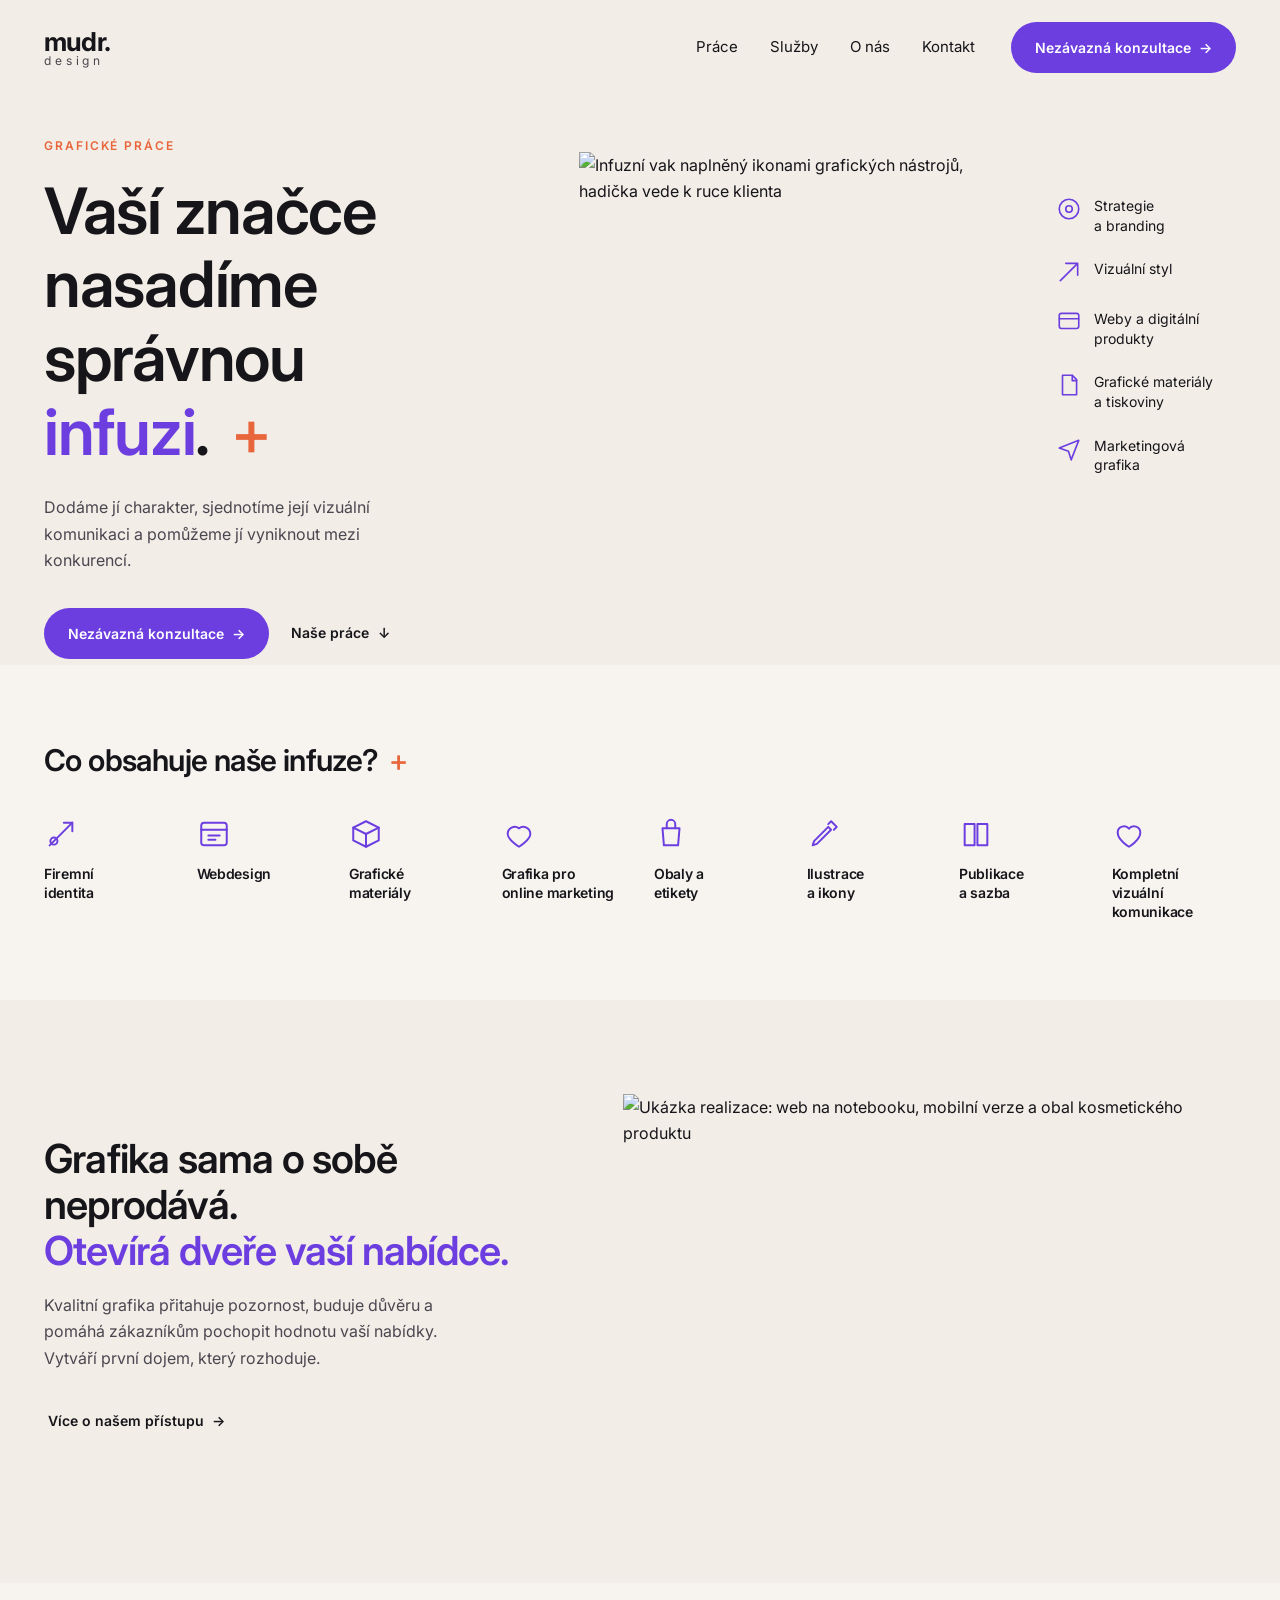
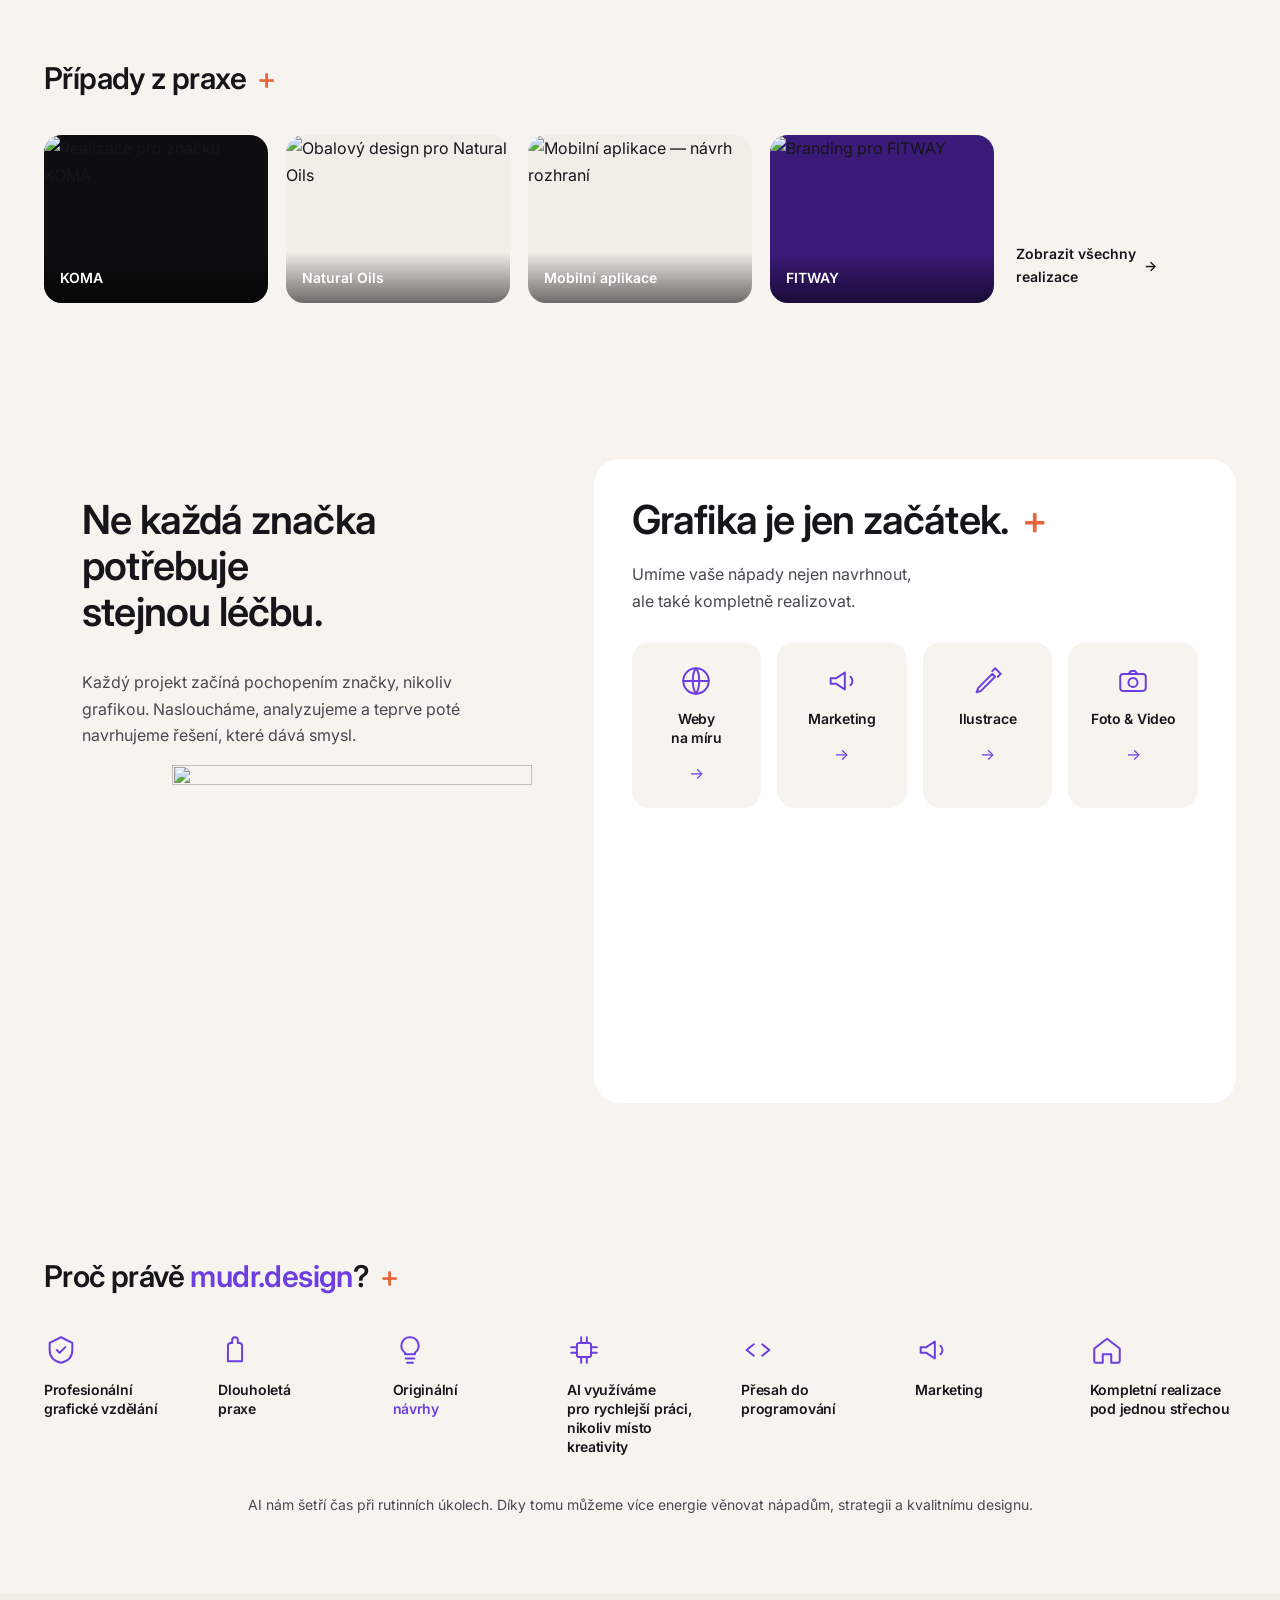
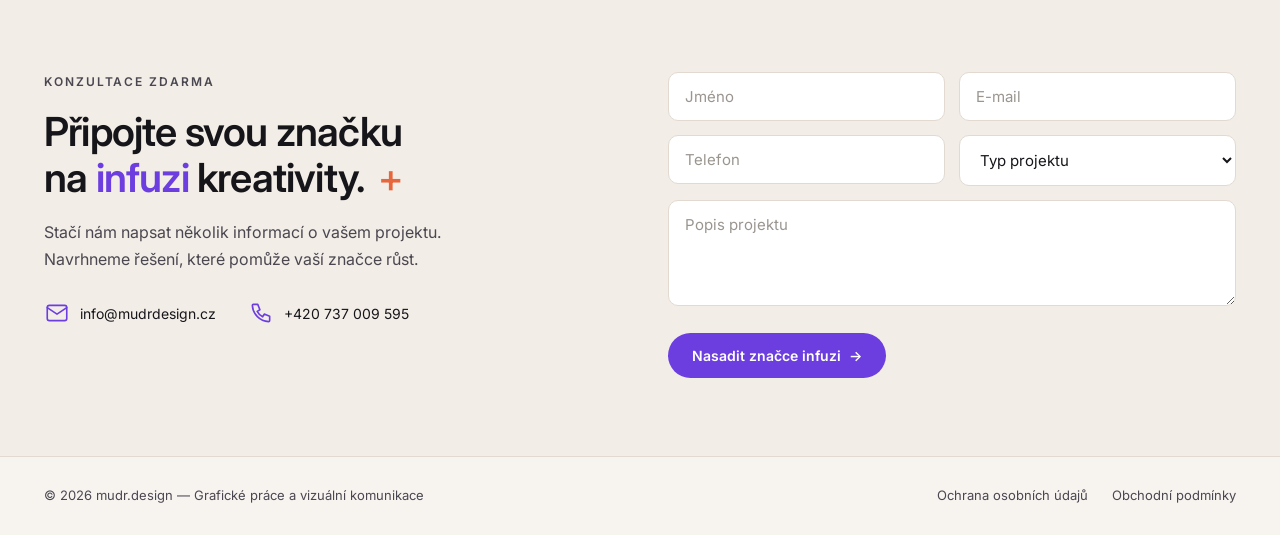
==== index.html @ dc9668e8 "Základ landing page: HTML struktura, styly, mobilní menu Co-Authored-By: Claude Opus 5 (1M context) " ====
<!DOCTYPE html>
<html lang="cs">
<head>
<meta charset="utf-8">
<meta name="viewport" content="width=device-width, initial-scale=1">
<title>mudr.design — Vaší značce nasadíme správnou infuzi</title>
<meta name="description" content="Grafické práce, branding, weby a marketingová grafika. Dodáme vaší značce charakter, sjednotíme vizuální komunikaci a pomůžeme jí vyniknout mezi konkurencí.">
<link rel="preconnect" href="https://fonts.googleapis.com">
<link rel="preconnect" href="https://fonts.gstatic.com" crossorigin>
<link href="https://fonts.googleapis.com/css2?family=Inter:wght@400;500;600;700&display=swap" rel="stylesheet">
<link rel="stylesheet" href="css/style.css">
</head>
<body>

<!-- ============ HLAVIČKA ============ -->
<header class="site-header">
  <div class="container header__inner">
    <a class="logo" href="/">
      <span class="logo__main">mudr.</span>
      <span class="logo__sub">design</span>
    </a>

    <button class="nav-toggle" aria-expanded="false" aria-controls="main-nav" aria-label="Otevřít menu">
      <span></span><span></span><span></span>
    </button>

    <nav class="nav" id="main-nav">
      <ul class="nav__list">
        <li><a href="#prace">Práce</a></li>
        <li><a href="#sluzby">Služby</a></li>
        <li><a href="#o-nas">O nás</a></li>
        <li><a href="#kontakt">Kontakt</a></li>
      </ul>
      <a class="btn btn--primary nav__cta" href="#kontakt">Nezávazná konzultace <span class="arrow">→</span></a>
    </nav>
  </div>
</header>

<main>

  <!-- ============ HERO ============ -->
  <section class="hero">
    <div class="container hero__inner">

      <div class="hero__text">
        <p class="eyebrow">Grafické práce</p>
        <h1 class="hero__title">
          Vaší značce<br>
          nasadíme správnou<br>
          <span class="accent">infuzi</span>.<span class="plus">+</span>
        </h1>
        <p class="hero__lead">
          Dodáme jí charakter, sjednotíme její vizuální komunikaci
          a pomůžeme jí vyniknout mezi konkurencí.
        </p>
        <div class="hero__actions">
          <a class="btn btn--primary" href="#kontakt">Nezávazná konzultace <span class="arrow">→</span></a>
          <a class="btn btn--link" href="#prace">Naše práce <span class="arrow">↓</span></a>
        </div>
      </div>

      <figure class="hero__media">
        <!-- TODO: nahradit finální fotografií (infuzní vak + ruka) -->
        <img src="assets/hero-infuze.png" alt="Infuzní vak naplněný ikonami grafických nástrojů, hadička vede k ruce klienta" width="720" height="900">
      </figure>

      <ul class="hero__services">
        <li>
          <span class="ico" aria-hidden="true">
            <svg viewBox="0 0 24 24" fill="none" stroke="currentColor" stroke-width="1.5"><circle cx="12" cy="12" r="9"/><circle cx="12" cy="12" r="3"/></svg>
          </span>
          <span>Strategie<br>a branding</span>
        </li>
        <li>
          <span class="ico" aria-hidden="true">
            <svg viewBox="0 0 24 24" fill="none" stroke="currentColor" stroke-width="1.5"><path d="M4 20 20 4M9 4h11v11"/></svg>
          </span>
          <span>Vizuální styl</span>
        </li>
        <li>
          <span class="ico" aria-hidden="true">
            <svg viewBox="0 0 24 24" fill="none" stroke="currentColor" stroke-width="1.5"><rect x="3" y="4" width="18" height="14" rx="2"/><path d="M3 9h18"/></svg>
          </span>
          <span>Weby a digitální<br>produkty</span>
        </li>
        <li>
          <span class="ico" aria-hidden="true">
            <svg viewBox="0 0 24 24" fill="none" stroke="currentColor" stroke-width="1.5"><path d="M6 3h9l4 4v14H6z"/><path d="M15 3v5h4"/></svg>
          </span>
          <span>Grafické materiály<br>a tiskoviny</span>
        </li>
        <li>
          <span class="ico" aria-hidden="true">
            <svg viewBox="0 0 24 24" fill="none" stroke="currentColor" stroke-width="1.5"><path d="M3 11l18-7-7 18-2.5-8z"/></svg>
          </span>
          <span>Marketingová<br>grafika</span>
        </li>
      </ul>

    </div>
  </section>

  <!-- ============ CO OBSAHUJE INFUZE ============ -->
  <section class="section section--light" id="sluzby">
    <div class="container">
      <h2 class="section__title">Co obsahuje naše infuze?<span class="plus">+</span></h2>

      <ul class="capabilities">
        <li>
          <span class="ico ico--lg" aria-hidden="true">
            <svg viewBox="0 0 24 24" fill="none" stroke="currentColor" stroke-width="1.4"><path d="M4 20 20 4"/><path d="M14 4h6v6"/><circle cx="7" cy="17" r="2.5"/></svg>
          </span>
          <h3>Firemní<br>identita</h3>
        </li>
        <li>
          <span class="ico ico--lg" aria-hidden="true">
            <svg viewBox="0 0 24 24" fill="none" stroke="currentColor" stroke-width="1.4"><rect x="3" y="4" width="18" height="16" rx="2"/><path d="M3 9h18M8 13h8M8 16h5"/></svg>
          </span>
          <h3>Webdesign</h3>
        </li>
        <li>
          <span class="ico ico--lg" aria-hidden="true">
            <svg viewBox="0 0 24 24" fill="none" stroke="currentColor" stroke-width="1.4"><path d="M12 3 3 7.5v9L12 21l9-4.5v-9z"/><path d="M3 7.5 12 12l9-4.5M12 12v9"/></svg>
          </span>
          <h3>Grafické<br>materiály</h3>
        </li>
        <li>
          <span class="ico ico--lg" aria-hidden="true">
            <svg viewBox="0 0 24 24" fill="none" stroke="currentColor" stroke-width="1.4"><path d="M20 12c0 4-8 9-8 9s-8-5-8-9a5 5 0 0 1 8-4 5 5 0 0 1 8 4z"/></svg>
          </span>
          <h3>Grafika pro<br>online marketing</h3>
        </li>
        <li>
          <span class="ico ico--lg" aria-hidden="true">
            <svg viewBox="0 0 24 24" fill="none" stroke="currentColor" stroke-width="1.4"><path d="M6 8h12l-1 12H7z"/><path d="M9 8V5a3 3 0 0 1 6 0v3"/></svg>
          </span>
          <h3>Obaly a<br>etikety</h3>
        </li>
        <li>
          <span class="ico ico--lg" aria-hidden="true">
            <svg viewBox="0 0 24 24" fill="none" stroke="currentColor" stroke-width="1.4"><path d="M4 20l3-1 10-10-2-2L5 17z"/><path d="M15 5l2-2 4 4-2 2"/></svg>
          </span>
          <h3>Ilustrace<br>a ikony</h3>
        </li>
        <li>
          <span class="ico ico--lg" aria-hidden="true">
            <svg viewBox="0 0 24 24" fill="none" stroke="currentColor" stroke-width="1.4"><path d="M4 5h7v15H4zM13 5h7v15h-7z"/></svg>
          </span>
          <h3>Publikace<br>a sazba</h3>
        </li>
        <li>
          <span class="ico ico--lg" aria-hidden="true">
            <svg viewBox="0 0 24 24" fill="none" stroke="currentColor" stroke-width="1.4"><path d="M12 21s-8-4.6-8-10a4.5 4.5 0 0 1 8-2.8A4.5 4.5 0 0 1 20 11c0 5.4-8 10-8 10z"/></svg>
          </span>
          <h3>Kompletní<br>vizuální komunikace</h3>
        </li>
      </ul>
    </div>
  </section>

  <!-- ============ GRAFIKA NEPRODÁVÁ ============ -->
  <section class="section section--split" id="o-nas">
    <div class="container split">
      <div class="split__text">
        <h2 class="h2">
          Grafika sama o sobě<br>neprodává.<br>
          <span class="accent">Otevírá dveře vaší nabídce.</span>
        </h2>
        <p>
          Kvalitní grafika přitahuje pozornost, buduje důvěru
          a pomáhá zákazníkům pochopit hodnotu vaší nabídky.
          Vytváří první dojem, který rozhoduje.
        </p>
        <a class="btn btn--link" href="#kontakt">Více o našem přístupu <span class="arrow">→</span></a>
      </div>

      <figure class="split__media">
        <!-- TODO: nahradit mockupem (notebook, mobil, obal produktu) -->
        <img src="assets/ukazka-mockup.png" alt="Ukázka realizace: web na notebooku, mobilní verze a obal kosmetického produktu" width="900" height="620">
      </figure>
    </div>
  </section>

  <!-- ============ PŘÍPADY Z PRAXE ============ -->
  <section class="section section--light" id="prace">
    <div class="container">
      <h2 class="section__title">Případy z praxe<span class="plus">+</span></h2>

      <div class="cases">
        <a class="case case--dark" href="#">
          <img src="assets/case-koma.jpg" alt="Realizace pro značku KOMA" width="600" height="450">
          <span class="case__label">KOMA</span>
        </a>
        <a class="case" href="#">
          <img src="assets/case-natural-oils.jpg" alt="Obalový design pro Natural Oils" width="600" height="450">
          <span class="case__label">Natural Oils</span>
        </a>
        <a class="case" href="#">
          <img src="assets/case-app.jpg" alt="Mobilní aplikace — návrh rozhraní" width="600" height="450">
          <span class="case__label">Mobilní aplikace</span>
        </a>
        <a class="case case--purple" href="#">
          <img src="assets/case-fitway.jpg" alt="Branding pro FITWAY" width="600" height="450">
          <span class="case__label">FITWAY</span>
        </a>

        <div class="cases__more">
          <a class="btn btn--link" href="#">Zobrazit všechny<br>realizace <span class="arrow">→</span></a>
        </div>
      </div>
    </div>
  </section>

  <!-- ============ LÉČBA + GRAFIKA JE ZAČÁTEK ============ -->
  <section class="section section--duo">
    <div class="container duo">

      <div class="card card--plain">
        <h2 class="h2">Ne každá značka potřebuje<br>stejnou léčbu.</h2>
        <p>
          Každý projekt začíná pochopením značky,
          nikoliv grafikou. Nasloucháme, analyzujeme
          a teprve poté navrhujeme řešení, které
          dává smysl.
        </p>
        <figure class="card__media">
          <!-- TODO: nahradit 3D objektem (bílý kříž) -->
          <img src="assets/objekt-kriz.png" alt="" width="360" height="300">
        </figure>
      </div>

      <div class="card card--box">
        <h2 class="h2">Grafika je jen začátek.<span class="plus">+</span></h2>
        <p>
          Umíme vaše nápady nejen navrhnout,<br>
          ale také kompletně realizovat.
        </p>

        <ul class="tiles">
          <li>
            <span class="ico ico--lg" aria-hidden="true">
              <svg viewBox="0 0 24 24" fill="none" stroke="currentColor" stroke-width="1.4"><circle cx="12" cy="12" r="9"/><path d="M3 12h18M12 3c3 3.5 3 14 0 18-3-4-3-14.5 0-18z"/></svg>
            </span>
            <h3>Weby<br>na míru</h3>
            <span class="arrow">→</span>
          </li>
          <li>
            <span class="ico ico--lg" aria-hidden="true">
              <svg viewBox="0 0 24 24" fill="none" stroke="currentColor" stroke-width="1.4"><path d="M4 10v4h4l6 4V6l-6 4z"/><path d="M18 9a4 4 0 0 1 0 6"/></svg>
            </span>
            <h3>Marketing</h3>
            <span class="arrow">→</span>
          </li>
          <li>
            <span class="ico ico--lg" aria-hidden="true">
              <svg viewBox="0 0 24 24" fill="none" stroke="currentColor" stroke-width="1.4"><path d="M4 20l3-1 10-10-2-2L5 17z"/><path d="M15 5l2-2 4 4-2 2"/></svg>
            </span>
            <h3>Ilustrace</h3>
            <span class="arrow">→</span>
          </li>
          <li>
            <span class="ico ico--lg" aria-hidden="true">
              <svg viewBox="0 0 24 24" fill="none" stroke="currentColor" stroke-width="1.4"><rect x="3" y="7" width="18" height="12" rx="2"/><circle cx="12" cy="13" r="3.2"/><path d="M9 7l1.5-2h3L15 7"/></svg>
            </span>
            <h3>Foto &amp; Video</h3>
            <span class="arrow">→</span>
          </li>
        </ul>
      </div>

    </div>
  </section>

  <!-- ============ PROČ MUDR.DESIGN ============ -->
  <section class="section section--light">
    <div class="container">
      <h2 class="section__title">Proč právě <span class="accent">mudr.design</span>?<span class="plus">+</span></h2>

      <ul class="capabilities capabilities--7">
        <li>
          <span class="ico ico--lg" aria-hidden="true">
            <svg viewBox="0 0 24 24" fill="none" stroke="currentColor" stroke-width="1.4"><path d="M12 3l8 4v5c0 5-3.5 8-8 9-4.5-1-8-4-8-9V7z"/><path d="M9 12l2 2 4-4"/></svg>
          </span>
          <h3>Profesionální<br>grafické vzdělání</h3>
        </li>
        <li>
          <span class="ico ico--lg" aria-hidden="true">
            <svg viewBox="0 0 24 24" fill="none" stroke="currentColor" stroke-width="1.4"><path d="M7 20V9a2 2 0 0 1 2-2h1V5a2 2 0 1 1 4 0v2h1a2 2 0 0 1 2 2v11z"/></svg>
          </span>
          <h3>Dlouholetá<br>praxe</h3>
        </li>
        <li>
          <span class="ico ico--lg" aria-hidden="true">
            <svg viewBox="0 0 24 24" fill="none" stroke="currentColor" stroke-width="1.4"><path d="M9 18h6M10 21h4"/><path d="M12 3a6 6 0 0 0-3.5 10.9V15h7v-1.1A6 6 0 0 0 12 3z"/></svg>
          </span>
          <h3>Originální<br><span class="accent">návrhy</span></h3>
        </li>
        <li>
          <span class="ico ico--lg" aria-hidden="true">
            <svg viewBox="0 0 24 24" fill="none" stroke="currentColor" stroke-width="1.4"><rect x="7" y="7" width="10" height="10" rx="1.5"/><path d="M10 3v4M14 3v4M10 17v4M14 17v4M3 10h4M3 14h4M17 10h4M17 14h4"/></svg>
          </span>
          <h3>AI využíváme<br>pro rychlejší práci,<br>nikoliv místo kreativity</h3>
        </li>
        <li>
          <span class="ico ico--lg" aria-hidden="true">
            <svg viewBox="0 0 24 24" fill="none" stroke="currentColor" stroke-width="1.4"><path d="M9 8l-5 4 5 4M15 8l5 4-5 4"/></svg>
          </span>
          <h3>Přesah do<br>programování</h3>
        </li>
        <li>
          <span class="ico ico--lg" aria-hidden="true">
            <svg viewBox="0 0 24 24" fill="none" stroke="currentColor" stroke-width="1.4"><path d="M4 10v4h4l6 4V6l-6 4z"/><path d="M18 9a4 4 0 0 1 0 6"/></svg>
          </span>
          <h3>Marketing</h3>
        </li>
        <li>
          <span class="ico ico--lg" aria-hidden="true">
            <svg viewBox="0 0 24 24" fill="none" stroke="currentColor" stroke-width="1.4"><path d="M3 11l9-7 9 7v9a1 1 0 0 1-1 1h-5v-6H9v6H4a1 1 0 0 1-1-1z"/></svg>
          </span>
          <h3>Kompletní realizace<br>pod jednou střechou</h3>
        </li>
      </ul>

      <p class="note">
        AI nám šetří čas při rutinních úkolech. Díky tomu můžeme více energie věnovat nápadům, strategii a kvalitnímu designu.
      </p>
    </div>
  </section>

  <!-- ============ KONTAKT ============ -->
  <section class="section section--contact" id="kontakt">
    <div class="container contact">

      <div class="contact__text">
        <p class="eyebrow">Konzultace zdarma</p>
        <h2 class="h2">
          Připojte svou značku<br>
          na <span class="accent">infuzi</span> kreativity.<span class="plus">+</span>
        </h2>
        <p>
          Stačí nám napsat několik informací o vašem projektu.
          Navrhneme řešení, které pomůže vaší značce růst.
        </p>

        <ul class="contact__links">
          <li>
            <span class="ico" aria-hidden="true">
              <svg viewBox="0 0 24 24" fill="none" stroke="currentColor" stroke-width="1.5"><rect x="3" y="5" width="18" height="14" rx="2"/><path d="m3 7 9 6 9-6"/></svg>
            </span>
            <a href="mailto:info@mudrdesign.cz">info@mudrdesign.cz</a>
          </li>
          <li>
            <span class="ico" aria-hidden="true">
              <svg viewBox="0 0 24 24" fill="none" stroke="currentColor" stroke-width="1.5"><path d="M5 4h4l2 5-2.5 1.5a11 11 0 0 0 5 5L15 13l5 2v4a1 1 0 0 1-1 1A16 16 0 0 1 4 5a1 1 0 0 1 1-1z"/></svg>
            </span>
            <a href="tel:+420737009595">+420 737 009 595</a>
          </li>
        </ul>
      </div>

      <form class="contact__form" method="post" action="#">
        <div class="field-row">
          <label class="field">
            <span class="sr-only">Jméno</span>
            <input type="text" name="jmeno" placeholder="Jméno" required>
          </label>
          <label class="field">
            <span class="sr-only">E-mail</span>
            <input type="email" name="email" placeholder="E-mail" required>
          </label>
        </div>

        <div class="field-row">
          <label class="field">
            <span class="sr-only">Telefon</span>
            <input type="tel" name="telefon" placeholder="Telefon">
          </label>
          <label class="field">
            <span class="sr-only">Typ projektu</span>
            <select name="typ-projektu">
              <option value="" selected disabled>Typ projektu</option>
              <option>Firemní identita</option>
              <option>Webdesign</option>
              <option>Obaly a etikety</option>
              <option>Marketingová grafika</option>
              <option>Něco jiného</option>
            </select>
          </label>
        </div>

        <label class="field">
          <span class="sr-only">Popis projektu</span>
          <textarea name="popis" rows="4" placeholder="Popis projektu"></textarea>
        </label>

        <button class="btn btn--primary" type="submit">Nasadit značce infuzi <span class="arrow">→</span></button>
      </form>

    </div>
  </section>

</main>

<!-- ============ PATIČKA ============ -->
<footer class="site-footer">
  <div class="container footer__inner">
    <p>&copy; <span id="year">2026</span> mudr.design — Grafické práce a vizuální komunikace</p>
    <ul class="footer__links">
      <li><a href="#">Ochrana osobních údajů</a></li>
      <li><a href="#">Obchodní podmínky</a></li>
    </ul>
  </div>
</footer>

<script src="js/main.js"></script>
</body>
</html>
---- css/style.css ----
/* =========================================================
   mudr.design — landing page
   ========================================================= */

:root{
  /* barvy */
  --c-bg:          #F2EDE7;
  --c-bg-light:    #F7F4F0;
  --c-bg-white:    #FFFFFF;
  --c-ink:         #16151A;
  --c-ink-soft:    #4A4750;
  --c-purple:      #6C3EE0;
  --c-purple-dark: #3B1B7A;
  --c-accent:      #E8663C;
  --c-line:        #E2DAD1;

  /* typografie */
  --font: "Inter", system-ui, -apple-system, "Segoe UI", Roboto, sans-serif;

  /* rozměry */
  --container: 1240px;
  --radius:    18px;
  --radius-lg: 26px;
}

*,*::before,*::after{ box-sizing:border-box; }

html{ scroll-behavior:smooth; }

body{
  margin:0;
  font-family:var(--font);
  font-size:16px;
  line-height:1.65;
  color:var(--c-ink);
  background:var(--c-bg);
  -webkit-font-smoothing:antialiased;
}

img{ max-width:100%; height:auto; display:block; }
a{ color:inherit; }

.container{
  width:100%;
  max-width:var(--container);
  margin-inline:auto;
  padding-inline:24px;
}

.sr-only{
  position:absolute; width:1px; height:1px;
  padding:0; margin:-1px; overflow:hidden;
  clip:rect(0 0 0 0); white-space:nowrap; border:0;
}

/* ---------- typografie ---------- */

h1,h2,h3{ margin:0; font-weight:600; letter-spacing:-.02em; line-height:1.15; }

.h2{
  font-size:clamp(28px,3.4vw,40px);
  margin:0 0 18px;
}

.section__title{
  font-size:clamp(24px,2.6vw,30px);
  margin:0 0 40px;
}

.eyebrow{
  margin:0 0 18px;
  font-size:12px;
  font-weight:600;
  letter-spacing:.16em;
  text-transform:uppercase;
  color:var(--c-accent);
}

.accent{ color:var(--c-purple); }

.plus{
  color:var(--c-accent);
  font-weight:500;
  margin-left:.35em;
}

.arrow{ display:inline-block; }

.note{
  margin:36px 0 0;
  text-align:center;
  font-size:14px;
  color:var(--c-ink-soft);
}

/* ---------- tlačítka ---------- */

.btn{
  display:inline-flex;
  align-items:center;
  gap:.6em;
  font-size:14px;
  font-weight:600;
  text-decoration:none;
  border:0;
  cursor:pointer;
  font-family:inherit;
}

.btn--primary{
  background:var(--c-purple);
  color:#fff;
  padding:14px 24px;
  border-radius:999px;
  transition:background .2s ease, transform .2s ease;
}
.btn--primary:hover{ background:#5A2FC9; transform:translateY(-1px); }

.btn--link{
  color:var(--c-ink);
  padding:14px 4px;
  border-bottom:1px solid transparent;
  transition:border-color .2s ease;
}
.btn--link:hover{ border-bottom-color:var(--c-ink); }

/* ---------- ikony ---------- */

.ico{
  display:inline-flex;
  align-items:center;
  justify-content:center;
  width:26px; height:26px;
  color:var(--c-purple);
  flex:0 0 auto;
}
.ico svg{ width:100%; height:100%; stroke-linecap:round; stroke-linejoin:round; }
.ico--lg{ width:34px; height:34px; }

/* =========================================================
   HLAVIČKA
   ========================================================= */

.site-header{
  position:sticky; top:0; z-index:50;
  background:var(--c-bg);
  border-bottom:1px solid transparent;
}

.header__inner{
  display:flex;
  align-items:center;
  justify-content:space-between;
  gap:24px;
  padding-block:22px;
}

.logo{ text-decoration:none; line-height:1; }
.logo__main{
  display:block;
  font-size:26px; font-weight:700; letter-spacing:-.03em;
}
.logo__sub{
  display:block;
  font-size:12px; letter-spacing:.32em; text-transform:lowercase;
  color:var(--c-ink-soft);
}

.nav{ display:flex; align-items:center; gap:36px; }

.nav__list{
  display:flex; gap:32px;
  margin:0; padding:0; list-style:none;
  font-size:15px;
}
.nav__list a{
  text-decoration:none;
  padding-bottom:2px;
  border-bottom:1px solid transparent;
  transition:border-color .2s ease;
}
.nav__list a:hover{ border-bottom-color:var(--c-ink); }

.nav-toggle{
  display:none;
  flex-direction:column; gap:5px;
  background:none; border:0; cursor:pointer; padding:8px;
}
.nav-toggle span{ width:22px; height:2px; background:var(--c-ink); }

/* =========================================================
   HERO
   ========================================================= */

.hero{ padding-block:40px 0; overflow:hidden; }

.hero__inner{
  display:grid;
  grid-template-columns:minmax(0,1fr) minmax(0,1.05fr) auto;
  gap:40px;
  align-items:start;
}

.hero__title{
  font-size:clamp(38px,5.2vw,64px);
  margin:0 0 26px;
}

.hero__lead{
  max-width:34ch;
  margin:0 0 34px;
  color:var(--c-ink-soft);
}

.hero__actions{ display:flex; align-items:center; gap:18px; flex-wrap:wrap; }

.hero__media img{ width:100%; }

.hero__services{
  list-style:none; margin:60px 0 0; padding:0;
  display:flex; flex-direction:column; gap:24px;
  font-size:14px; line-height:1.4;
  min-width:180px;
}
.hero__services li{ display:flex; align-items:flex-start; gap:12px; }

/* =========================================================
   SEKCE
   ========================================================= */

.section{ padding-block:78px; }
.section--light{ background:var(--c-bg-light); }
.section--split{ background:var(--c-bg); }
.section--duo{ background:var(--c-bg-light); }
.section--contact{ background:var(--c-bg); }

/* ---------- co obsahuje infuze / proč mudr.design ---------- */

.capabilities{
  list-style:none; margin:0; padding:0;
  display:grid;
  grid-template-columns:repeat(8,minmax(0,1fr));
  gap:28px;
}
.capabilities--7{ grid-template-columns:repeat(7,minmax(0,1fr)); }

.capabilities li{ display:flex; flex-direction:column; gap:14px; }
.capabilities h3{
  font-size:14px; font-weight:600; line-height:1.35;
}

/* ---------- split ---------- */

.split{
  display:grid;
  grid-template-columns:minmax(0,.85fr) minmax(0,1.15fr);
  gap:56px;
  align-items:center;
}
.split__text p{ max-width:42ch; color:var(--c-ink-soft); margin:0 0 24px; }

/* ---------- případy z praxe ---------- */

.cases{
  display:grid;
  grid-template-columns:repeat(5,minmax(0,1fr));
  gap:18px;
  align-items:stretch;
}

.case{
  position:relative;
  display:block;
  border-radius:var(--radius);
  overflow:hidden;
  aspect-ratio:4/3;
  background:var(--c-bg);
  text-decoration:none;
}
.case img{ width:100%; height:100%; object-fit:cover; }

.case__label{
  position:absolute; inset:auto 0 0 0;
  padding:14px 16px;
  font-size:14px; font-weight:600;
  color:#fff;
  background:linear-gradient(180deg,transparent,rgba(0,0,0,.55));
}
.case--dark{ background:#0E0E10; }
.case--purple{ background:var(--c-purple-dark); }

.cases__more{ display:flex; align-items:flex-end; }

/* ---------- duo (léčba + grafika je začátek) ---------- */

.duo{
  display:grid;
  grid-template-columns:minmax(0,.9fr) minmax(0,1.1fr);
  gap:24px;
  align-items:stretch;
}

.card{ padding:38px; border-radius:var(--radius-lg); }
.card p{ color:var(--c-ink-soft); max-width:40ch; }

.card--plain{
  background:transparent;
  display:flex; flex-direction:column;
}
.card__media{ margin:auto 0 0; align-self:flex-end; }

.card--box{ background:var(--c-bg-white); }

.tiles{
  list-style:none; margin:28px 0 0; padding:0;
  display:grid; grid-template-columns:repeat(4,minmax(0,1fr)); gap:16px;
}
.tiles li{
  background:var(--c-bg-light);
  border-radius:var(--radius);
  padding:22px 18px;
  display:flex; flex-direction:column; align-items:center; gap:12px;
  text-align:center;
}
.tiles h3{ font-size:14px; font-weight:600; line-height:1.35; }
.tiles .arrow{ color:var(--c-purple); }

/* =========================================================
   KONTAKT
   ========================================================= */

.contact{
  display:grid;
  grid-template-columns:minmax(0,1fr) minmax(0,1fr);
  gap:56px;
  align-items:start;
}
.contact__text p{ color:var(--c-ink-soft); max-width:42ch; }

.contact__links{
  list-style:none; margin:28px 0 0; padding:0;
  display:flex; gap:32px; flex-wrap:wrap;
  font-size:14px;
}
.contact__links li{ display:flex; align-items:center; gap:10px; }
.contact__links a{ text-decoration:none; }
.contact__links a:hover{ text-decoration:underline; }

.contact__form{ display:flex; flex-direction:column; gap:14px; }

.field-row{ display:grid; grid-template-columns:1fr 1fr; gap:14px; }

.field{ display:block; }
.field input,
.field select,
.field textarea{
  width:100%;
  font-family:inherit; font-size:15px; color:var(--c-ink);
  background:var(--c-bg-white);
  border:1px solid var(--c-line);
  border-radius:10px;
  padding:14px 16px;
  transition:border-color .2s ease;
}
.field textarea{ resize:vertical; }
.field input:focus,
.field select:focus,
.field textarea:focus{
  outline:none;
  border-color:var(--c-purple);
}
.field ::placeholder{ color:#9A958F; }

.contact__form .btn{ align-self:flex-start; margin-top:6px; }

/* =========================================================
   PATIČKA
   ========================================================= */

.site-footer{
  background:var(--c-bg-light);
  border-top:1px solid var(--c-line);
  padding-block:28px;
  font-size:13px;
  color:var(--c-ink-soft);
}
.footer__inner{
  display:flex; justify-content:space-between; gap:20px; flex-wrap:wrap;
}
.footer__inner p{ margin:0; }
.footer__links{
  list-style:none; margin:0; padding:0;
  display:flex; gap:24px;
}
.footer__links a{ text-decoration:none; }
.footer__links a:hover{ text-decoration:underline; }

/* =========================================================
   RESPONZIVITA
   ========================================================= */

@media (max-width:1100px){
  .hero__inner{ grid-template-columns:minmax(0,1fr) minmax(0,1fr); }
  .hero__services{
    grid-column:1 / -1;
    flex-direction:row; flex-wrap:wrap; gap:20px 36px;
    margin-top:20px;
  }
  .capabilities{ grid-template-columns:repeat(4,minmax(0,1fr)); }
  .capabilities--7{ grid-template-columns:repeat(4,minmax(0,1fr)); }
  .cases{ grid-template-columns:repeat(3,minmax(0,1fr)); }
  .cases__more{ align-items:center; }
}

@media (max-width:860px){
  .nav{
    position:absolute; inset:100% 0 auto 0;
    flex-direction:column; align-items:flex-start; gap:18px;
    background:var(--c-bg);
    padding:24px;
    border-bottom:1px solid var(--c-line);
    display:none;
  }
  .nav.is-open{ display:flex; }
  .nav__list{ flex-direction:column; gap:14px; }
  .nav-toggle{ display:flex; }

  .hero__inner{ grid-template-columns:1fr; }
  .split,
  .duo,
  .contact{ grid-template-columns:1fr; gap:36px; }
  .section{ padding-block:56px; }
}

@media (max-width:620px){
  .capabilities,
  .capabilities--7{ grid-template-columns:repeat(2,minmax(0,1fr)); }
  .cases{ grid-template-columns:repeat(2,minmax(0,1fr)); }
  .tiles{ grid-template-columns:repeat(2,minmax(0,1fr)); }
  .field-row{ grid-template-columns:1fr; }
  .card{ padding:26px; }
}
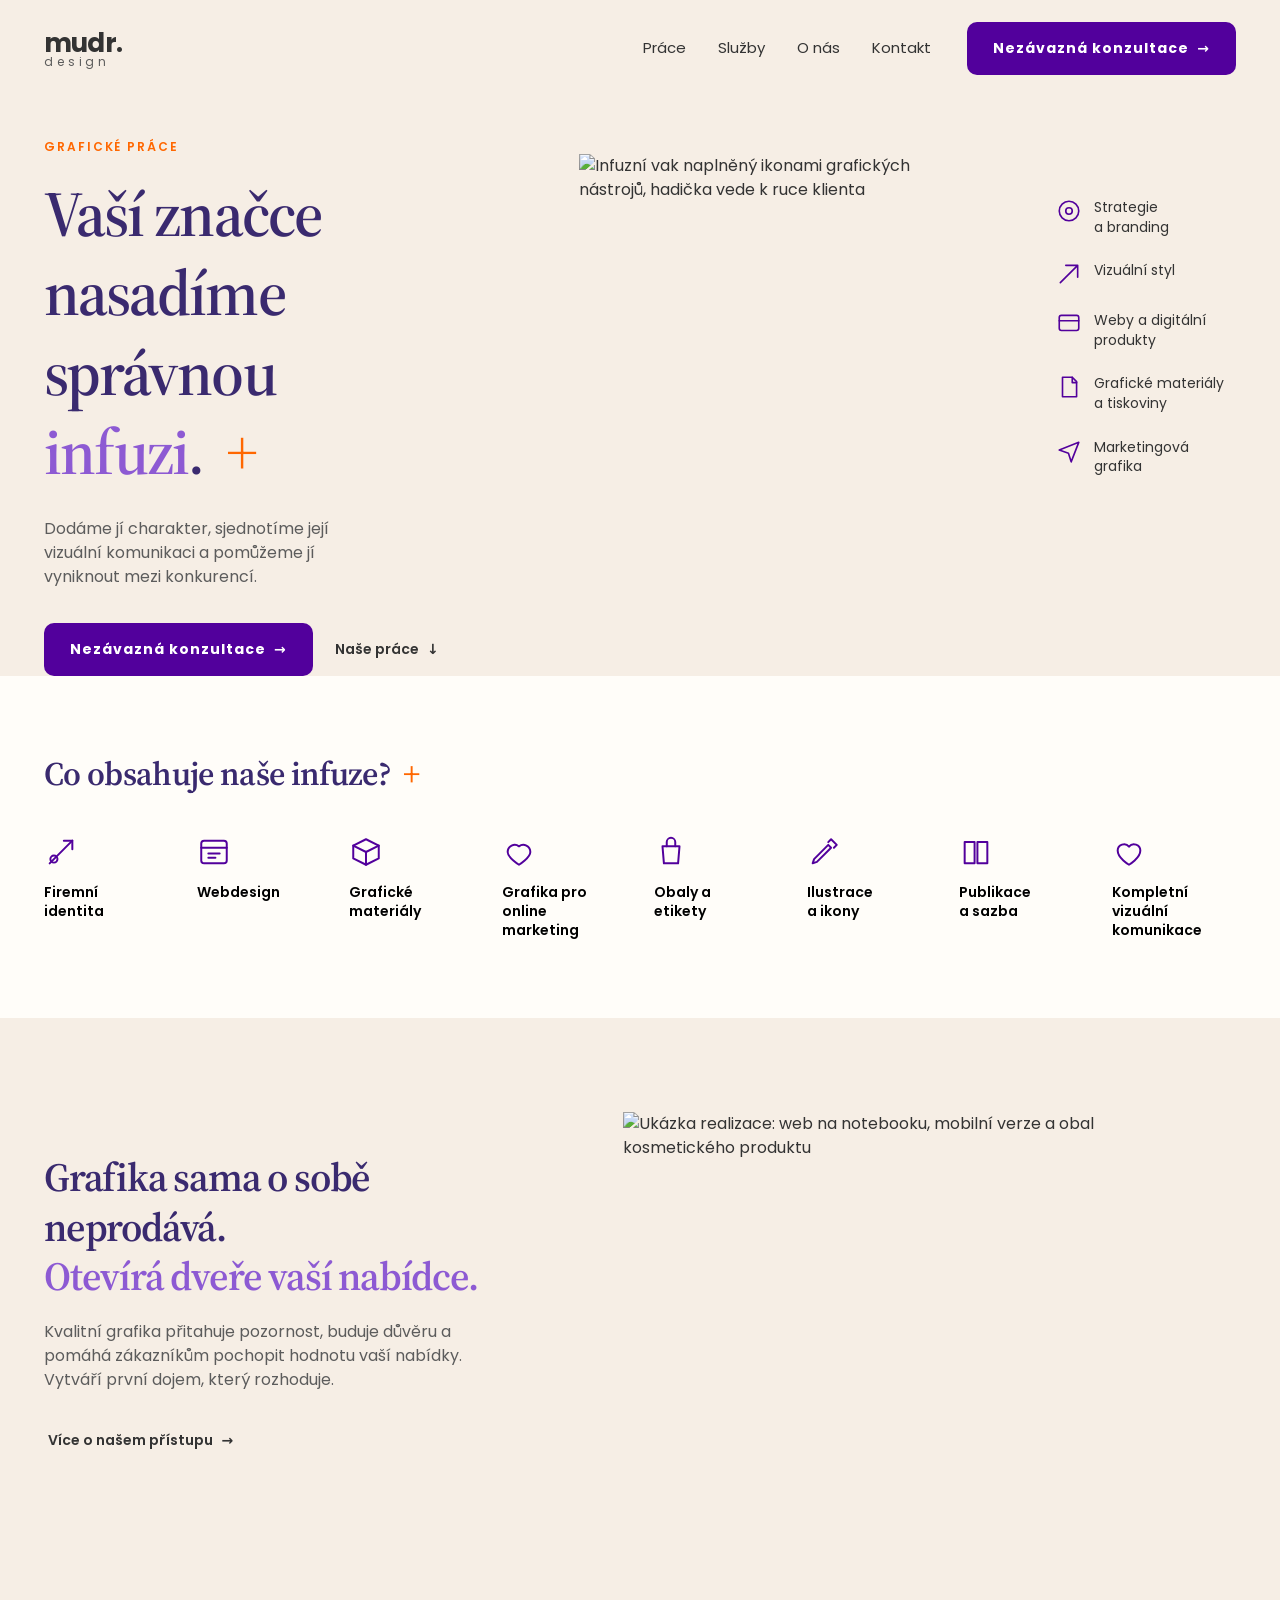
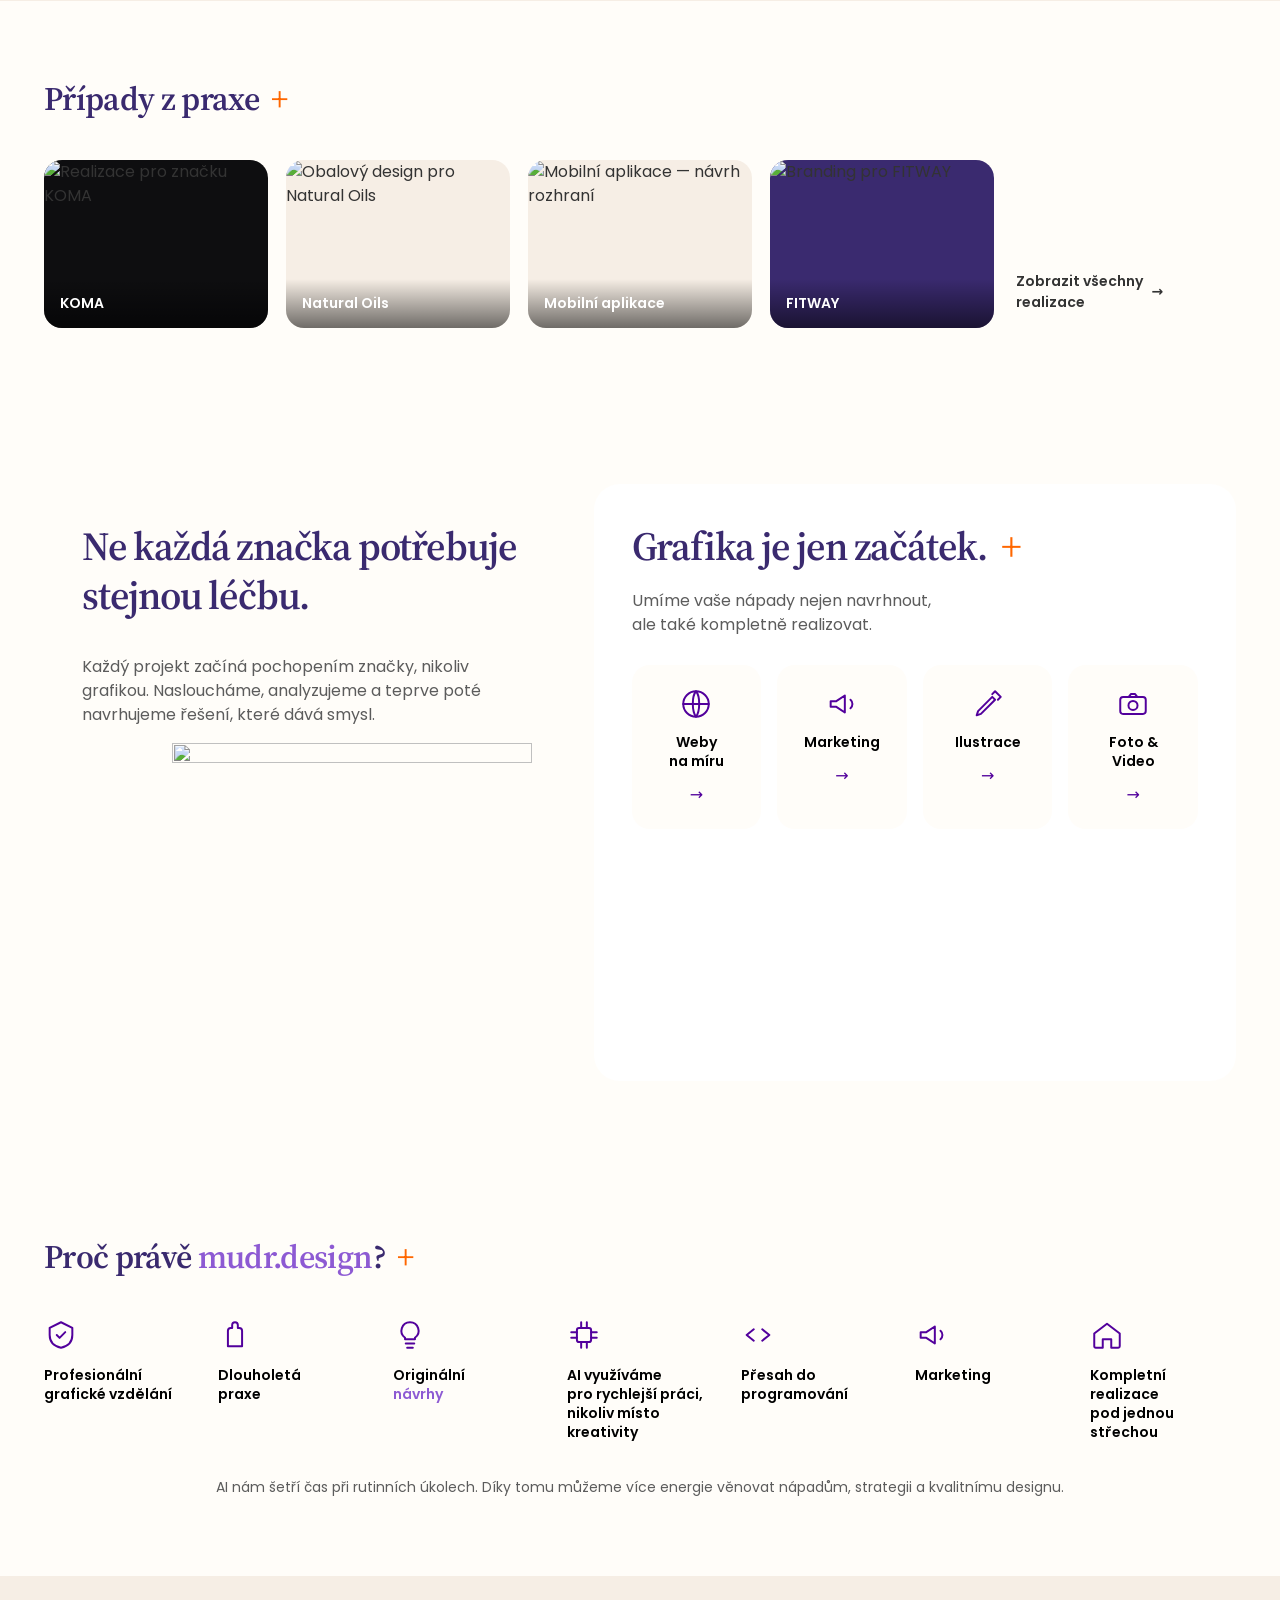
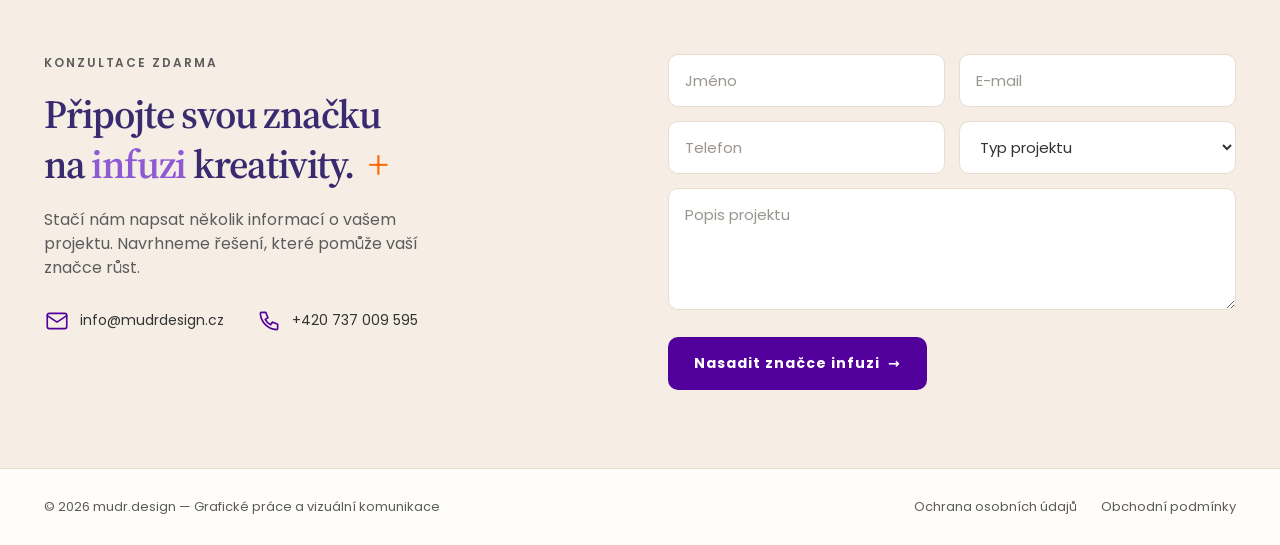
==== commit fd6e716f: "Typografie a barvy převzaty z mudrdesign.cz Nadpisy Source Serif 4 600 (#3A2A6F), text Poppins 16/24" ====
--- a/index.html
+++ b/index.html
@@ -7,7 +7,7 @@
 <meta name="description" content="Grafické práce, branding, weby a marketingová grafika. Dodáme vaší značce charakter, sjednotíme vizuální komunikaci a pomůžeme jí vyniknout mezi konkurencí.">
 <link rel="preconnect" href="https://fonts.googleapis.com">
 <link rel="preconnect" href="https://fonts.gstatic.com" crossorigin>
-<link href="https://fonts.googleapis.com/css2?family=Inter:wght@400;500;600;700&display=swap" rel="stylesheet">
+<link href="https://fonts.googleapis.com/css2?family=Poppins:wght@400;500;600;700&family=Source+Serif+4:opsz,wght@8..60,400;8..60,600;8..60,700&display=swap" rel="stylesheet">
 <link rel="stylesheet" href="css/style.css">
 </head>
 <body>
--- a/css/style.css
+++ b/css/style.css
@@ -2,25 +2,37 @@
    mudr.design — landing page
    ========================================================= */
 
+/* Hodnoty odečtené z mudrdesign.cz — drží stejný vizuální jazyk. */
+
 :root{
-  /* barvy */
-  --c-bg:          #F2EDE7;
-  --c-bg-light:    #F7F4F0;
+  /* --- barvy --- */
+  --c-bg:          #F6EEE5;  /* hlavní teplé pozadí */
+  --c-bg-light:    #FFFDF9;  /* světlejší pruh sekce */
   --c-bg-white:    #FFFFFF;
-  --c-ink:         #16151A;
-  --c-ink-soft:    #4A4750;
-  --c-purple:      #6C3EE0;
-  --c-purple-dark: #3B1B7A;
-  --c-accent:      #E8663C;
-  --c-line:        #E2DAD1;
-
-  /* typografie */
-  --font: "Inter", system-ui, -apple-system, "Segoe UI", Roboto, sans-serif;
-
-  /* rozměry */
+
+  --c-ink:         #333333;  /* běžný text */
+  --c-ink-soft:    #5C5C5C;
+  --c-head:        #3A2A6F;  /* nadpisy — tmavá fialová */
+
+  --c-purple:      #52009C;  /* tlačítka, hlavní akce */
+  --c-purple-light:#8D5AD3;  /* zvýrazněná slova v textu */
+  --c-purple-dark: #3A2A6F;
+
+  --c-accent:      #FF6700;  /* oranžová — znaky „+", eyebrow */
+  --c-accent-2:    #CC3366;  /* doplňková růžová */
+
+  --c-line:        #E7DCCE;
+
+  /* --- typografie --- */
+  --font-head: "Source Serif 4", Georgia, "Times New Roman", serif;
+  --font-body: "Poppins", system-ui, -apple-system, "Segoe UI", Roboto, sans-serif;
+  --font: var(--font-body);
+
+  /* --- rozměry --- */
   --container: 1240px;
   --radius:    18px;
   --radius-lg: 26px;
+  --radius-btn:10px;
 }
 
 *,*::before,*::after{ box-sizing:border-box; }
@@ -29,9 +41,9 @@
 
 body{
   margin:0;
-  font-family:var(--font);
+  font-family:var(--font-body);
   font-size:16px;
-  line-height:1.65;
+  line-height:1.5;          /* 16/24 jako na mudrdesign.cz */
   color:var(--c-ink);
   background:var(--c-bg);
   -webkit-font-smoothing:antialiased;
@@ -55,7 +67,25 @@
 
 /* ---------- typografie ---------- */
 
-h1,h2,h3{ margin:0; font-weight:600; letter-spacing:-.02em; line-height:1.15; }
+/* Nadpisy — Source Serif 4, 600, záporný prostrk, tmavě fialová.
+   H1 50/62 (-1.5px), H2 33/46 (-0.66px) — poměry z mudrdesign.cz. */
+
+h1,h2{
+  margin:0;
+  font-family:var(--font-head);
+  font-weight:600;
+  letter-spacing:-.03em;
+  line-height:1.24;
+  color:var(--c-head);
+}
+
+h3{
+  margin:0;
+  font-family:var(--font-body);
+  font-weight:600;
+  line-height:1.2;
+  color:#000;
+}
 
 .h2{
   font-size:clamp(28px,3.4vw,40px);
@@ -63,7 +93,9 @@
 }
 
 .section__title{
-  font-size:clamp(24px,2.6vw,30px);
+  font-family:var(--font-head);
+  font-size:clamp(26px,2.8vw,33px);
+  letter-spacing:-.02em;
   margin:0 0 40px;
 }
 
@@ -76,7 +108,7 @@
   color:var(--c-accent);
 }
 
-.accent{ color:var(--c-purple); }
+.accent{ color:var(--c-purple-light); }
 
 .plus{
   color:var(--c-accent);
@@ -107,14 +139,17 @@
   font-family:inherit;
 }
 
+/* Tlačítka podle mudrdesign.cz: #52009C, radius 10px, 700, prostrk 1,2px */
 .btn--primary{
   background:var(--c-purple);
   color:#fff;
-  padding:14px 24px;
-  border-radius:999px;
+  font-weight:700;
+  letter-spacing:.07em;
+  padding:16px 26px;
+  border-radius:var(--radius-btn);
   transition:background .2s ease, transform .2s ease;
 }
-.btn--primary:hover{ background:#5A2FC9; transform:translateY(-1px); }
+.btn--primary:hover{ background:#43007F; transform:translateY(-1px); }
 
 .btn--link{
   color:var(--c-ink);
